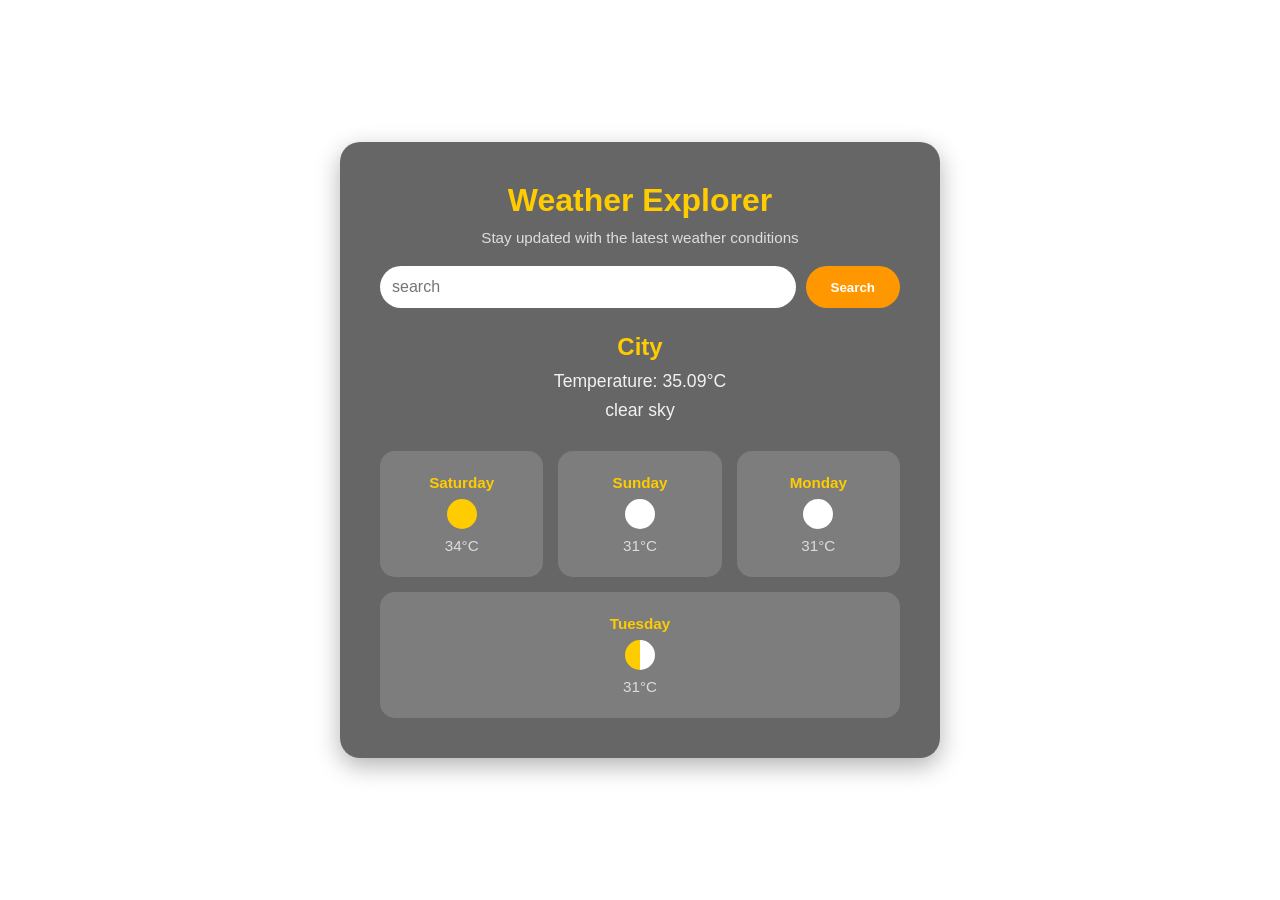
==== weather.html @ 2e6a530a "Add files via upload" ====
<!DOCTYPE html>
<html lang="en">
<head>
  <meta charset="UTF-8">
  <meta name="viewport" content="width=device-width, initial-scale=1.0">
  <title>Weather Explorer</title>
</head>
<link rel="stylesheet" href="weather.css">
<body>
  <div class="weather">
    <h1>Weather Explorer</h1>
    <p>Stay updated with the latest weather conditions</p>

    <div class="search-bar">
      <input type="text" placeholder="search" />
      <button>Search</button>
    </div>

    <div class="weather-info">
      <h2>City</h2>
      <p>Temperature: 35.09°C</p>
      <p>clear sky</p>
    </div>

    <div class="forecast">
      <div class="day">
        <p>Saturday</p>
        <div class="icon sun"></div>
        <p>34°C</p>
      </div>
      <div class="day">
        <p>Sunday</p>
        <div class="icon cloud"></div>
        <p>31°C</p>
      </div>
      <div class="day">
        <p>Monday</p>
        <div class="icon cloud"></div>
        <p>31°C</p>
      </div>
      <div class="day">
        <p>Tuesday</p>
        <div class="icon cloud-sun"></div>
        <p>31°C</p>
      </div>
    </div>
  </div>
  <script src="weather.js"></script>
</body>
</html>
---- weather.css ----
* {
  margin: 0;
  padding: 0;
  box-sizing: border-box;
}

body {
  font-family: 'Poppins', sans-serif;
  background: url('https://images.unsplash.com/photo-1506748686214-e9df14d4d9d0?ixlib=rb-4.0.3&auto=format&fit=crop&w=1500&q=80') 
              no-repeat center center/cover;
  height: 100vh;
  display: flex;
  justify-content: center;
  align-items: center;
  color: #fff;
}

.weather {
  background: rgba(0, 0, 0, 0.6);
  backdrop-filter: blur(12px);
  padding: 40px;
  border-radius: 20px;
  text-align: center;
  max-width: 600px;
  width: 95%;
  box-shadow: 0 8px 25px rgba(0, 0, 0, 0.3);
}

.weather h1 {
  font-size: 2rem;
  color: #ffcc00;
  margin-bottom: 10px;
}

.weather p {
  margin: 8px 0;
  color: #ddd;
  font-size: 0.95rem;
}

.search-bar {
  display: flex;
  gap: 10px;
  margin: 20px 0 25px;
}

.search-bar input {
  flex: 1;
  padding: 12px;
  border-radius: 25px;
  border: none;
  outline: none;
  font-size: 1rem;
}

.search-bar button {
  background: #ff9800;
  border: none;
  padding: 12px 25px;
  border-radius: 25px;
  color: white;
  font-weight: 600;
  cursor: pointer;
  transition: 0.3s ease;
}

.search-bar button:hover {
  background: #e68900;
}

.weather-info {
  margin-bottom: 30px;
}

.weather-info h2 {
  color: #ffcc00;
  font-size: 1.5rem;
  margin-bottom: 10px;
}

.weather-info p {
  font-size: 1.1rem;
  color: #f1f1f1;
}

.forecast {
  margin-top: 20px;
}

.forecast h3 {
  margin-bottom: 15px;
  color: #ffcc00;
  font-size: 1.2rem;
}

.forecast {
  display: flex;
  justify-content: space-between;
  gap: 15px;
  flex-wrap: wrap;
}

.day {
  background: rgba(255, 255, 255, 0.15);
  border-radius: 15px;
  padding: 15px;
  flex: 1;
  min-width: 120px;
  transition: transform 0.3s ease;
}

.day:hover {
  transform: translateY(-5px);
}

.day p:first-child {
  font-weight: bold;
  color: #ffcc00;
  margin-bottom: 8px;
}

.icon {
  margin: 8px auto;
  height: 30px;
  width: 30px;
  border-radius: 50%;
}

.sun {
  background: #ffcc00;
}

.cloud {
  background: #fff;
}

.cloud-sun {
  background: linear-gradient(to right, #ffcc00 50%, #fff 50%);
}

/* ----------------------- */
/* EXTRA STYLING ADDED FOR 4-DAY FORECAST + WEATHER BACKGROUNDS */
/* ----------------------- */

/* Background variations depending on weather (set by JS) */
body.clear {
  background: linear-gradient(to bottom right, #38a3d1, #57cc99);
}

body.cloudy {
  background: linear-gradient(to bottom right, #757f9a, #d7dde8);
}

body.rainy {
  background: linear-gradient(to bottom right, #4e54c8, #8f94fb);
}

body.snowy {
  background: linear-gradient(to bottom right, #e0eafc, #cfdef3);
}

body.default-bg {
  background: linear-gradient(to bottom right, #4facfe, #00f2fe);
}

/* Extra icons */
.snow {
  background: #fff;
  border-radius: 50%;
}

.cloud-rain {
  background: linear-gradient(to bottom, #fff 50%, #00f 50%);
}
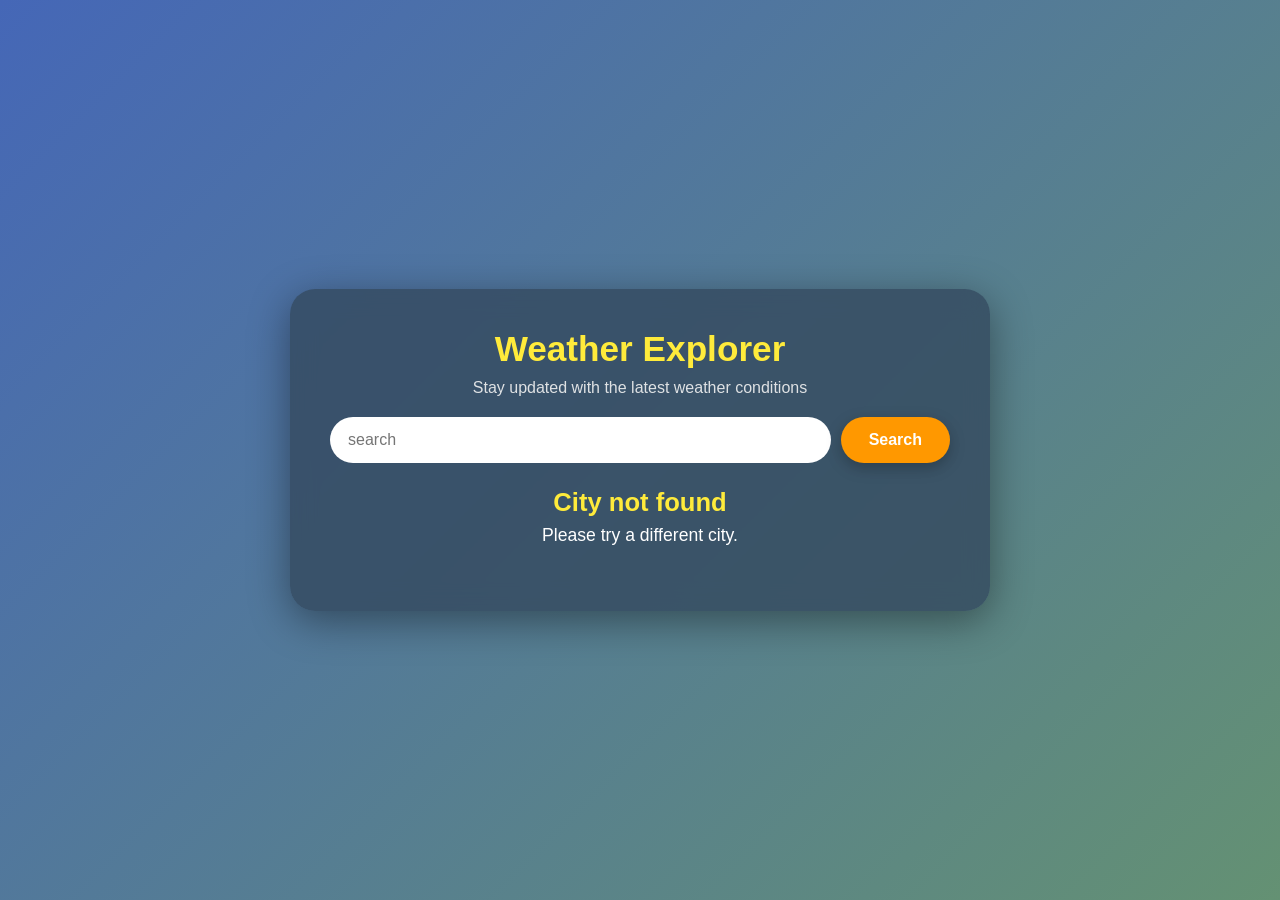
==== commit 48cba7c8: "Add files via upload" ====
--- a/weather.html
+++ b/weather.html
@@ -4,8 +4,8 @@
   <meta charset="UTF-8">
   <meta name="viewport" content="width=device-width, initial-scale=1.0">
   <title>Weather Explorer</title>
+  <link rel="stylesheet" href="weather.css">
 </head>
-<link rel="stylesheet" href="weather.css">
 <body>
   <div class="weather">
     <h1>Weather Explorer</h1>
@@ -18,33 +18,15 @@
 
     <div class="weather-info">
       <h2>City</h2>
-      <p>Temperature: 35.09°C</p>
+      <p>Temperature:</p>
       <p>clear sky</p>
     </div>
 
     <div class="forecast">
-      <div class="day">
-        <p>Saturday</p>
-        <div class="icon sun"></div>
-        <p>34°C</p>
-      </div>
-      <div class="day">
-        <p>Sunday</p>
-        <div class="icon cloud"></div>
-        <p>31°C</p>
-      </div>
-      <div class="day">
-        <p>Monday</p>
-        <div class="icon cloud"></div>
-        <p>31°C</p>
-      </div>
-      <div class="day">
-        <p>Tuesday</p>
-        <div class="icon cloud-sun"></div>
-        <p>31°C</p>
-      </div>
+      <!-- Forecast cards will be filled dynamically -->
     </div>
   </div>
+
   <script src="weather.js"></script>
 </body>
 </html>
--- a/weather.css
+++ b/weather.css
@@ -6,37 +6,42 @@
 
 body {
   font-family: 'Poppins', sans-serif;
-  background: url('https://images.unsplash.com/photo-1506748686214-e9df14d4d9d0?ixlib=rb-4.0.3&auto=format&fit=crop&w=1500&q=80') 
-              no-repeat center center/cover;
+  background: linear-gradient(135deg, #4567b7, #649173);
   height: 100vh;
   display: flex;
   justify-content: center;
   align-items: center;
   color: #fff;
+  overflow: hidden;
 }
 
+/* MAIN WEATHER CARD */
+
 .weather {
-  background: rgba(0, 0, 0, 0.6);
+  background: rgba(52, 73, 94, 0.8);
   backdrop-filter: blur(12px);
   padding: 40px;
-  border-radius: 20px;
+  border-radius: 25px;
   text-align: center;
-  max-width: 600px;
+  max-width: 700px;
   width: 95%;
-  box-shadow: 0 8px 25px rgba(0, 0, 0, 0.3);
+  box-shadow: 0 10px 40px rgba(0, 0, 0, 0.4);
 }
 
 .weather h1 {
-  font-size: 2rem;
-  color: #ffcc00;
+  font-size: 2.2rem;
+  font-weight: 700;
+  color: #ffeb3b;
   margin-bottom: 10px;
 }
 
-.weather p {
-  margin: 8px 0;
-  color: #ddd;
-  font-size: 0.95rem;
+.weather > p {
+  font-size: 1rem;
+  color: #f1f1f1;
+  opacity: 0.9;
+  margin-bottom: 20px;
 }
+
 
 .search-bar {
   display: flex;
@@ -46,21 +51,23 @@
 
 .search-bar input {
   flex: 1;
-  padding: 12px;
-  border-radius: 25px;
+  padding: 14px 18px;
+  border-radius: 40px;
   border: none;
   outline: none;
   font-size: 1rem;
 }
 
 .search-bar button {
+  border-radius: 40px;
+  font-size: 1rem;
+  padding: 12px 28px;
   background: #ff9800;
   border: none;
-  padding: 12px 25px;
-  border-radius: 25px;
-  color: white;
+  color: #fff;
   font-weight: 600;
   cursor: pointer;
+  box-shadow: 0 5px 15px rgba(0, 0, 0, 0.25);
   transition: 0.3s ease;
 }
 
@@ -68,66 +75,69 @@
   background: #e68900;
 }
 
+/* WEATHER INFO */
+
 .weather-info {
-  margin-bottom: 30px;
+  margin-bottom: 25px;
 }
 
 .weather-info h2 {
-  color: #ffcc00;
-  font-size: 1.5rem;
-  margin-bottom: 10px;
+  color: #ffeb3b;
+  font-size: 1.6rem;
+  margin-bottom: 8px;
 }
 
 .weather-info p {
   font-size: 1.1rem;
-  color: #f1f1f1;
+  color: #fff;
 }
 
-.forecast {
-  margin-top: 20px;
-}
-
-.forecast h3 {
-  margin-bottom: 15px;
-  color: #ffcc00;
-  font-size: 1.2rem;
-}
 
 .forecast {
-  display: flex;
-  justify-content: space-between;
-  gap: 15px;
-  flex-wrap: wrap;
+  display: grid;
+  grid-template-columns: repeat(auto-fit, minmax(150px, 1fr));
+  gap: 20px;
+  margin-top: 25px;
 }
 
 .day {
-  background: rgba(255, 255, 255, 0.15);
-  border-radius: 15px;
-  padding: 15px;
-  flex: 1;
-  min-width: 120px;
-  transition: transform 0.3s ease;
+  background: rgba(255, 255, 255, 0.2);
+  border-radius: 20px;
+  padding: 20px;
+  text-align: center;
+  box-shadow: 0 5px 15px rgba(0, 0, 0, 0.25);
+  transition: transform 0.25s ease, background 0.25s ease;
 }
 
 .day:hover {
-  transform: translateY(-5px);
+  transform: translateY(-6px);
+  background: rgba(255, 255, 255, 0.3);
 }
 
 .day p:first-child {
-  font-weight: bold;
-  color: #ffcc00;
-  margin-bottom: 8px;
+  font-size: 1.1rem;
+  font-weight: 600;
+  color: #ffeb3b;
+  margin-bottom: 10px;
 }
 
+.day p:last-child {
+  font-size: 1rem;
+  font-weight: 500;
+  color: #fff;
+}
+
+/* ICONS */
+
 .icon {
-  margin: 8px auto;
-  height: 30px;
-  width: 30px;
+  height: 40px;
+  width: 40px;
+  margin: 12px auto;
   border-radius: 50%;
 }
 
 .sun {
-  background: #ffcc00;
+  background: #ffeb3b;
 }
 
 .cloud {
@@ -135,40 +145,13 @@
 }
 
 .cloud-sun {
-  background: linear-gradient(to right, #ffcc00 50%, #fff 50%);
+  background: linear-gradient(to right, #ff9800 50%, #fff 50%);
 }
 
-/* ----------------------- */
-/* EXTRA STYLING ADDED FOR 4-DAY FORECAST + WEATHER BACKGROUNDS */
-/* ----------------------- */
-
-/* Background variations depending on weather (set by JS) */
-body.clear {
-  background: linear-gradient(to bottom right, #38a3d1, #57cc99);
-}
-
-body.cloudy {
-  background: linear-gradient(to bottom right, #757f9a, #d7dde8);
-}
-
-body.rainy {
-  background: linear-gradient(to bottom right, #4e54c8, #8f94fb);
-}
-
-body.snowy {
-  background: linear-gradient(to bottom right, #e0eafc, #cfdef3);
-}
-
-body.default-bg {
-  background: linear-gradient(to bottom right, #4facfe, #00f2fe);
-}
-
-/* Extra icons */
 .snow {
   background: #fff;
-  border-radius: 50%;
 }
 
 .cloud-rain {
-  background: linear-gradient(to bottom, #fff 50%, #00f 50%);
-}
+  background: linear-gradient(to bottom, #fff 50%, #2196f3 50%);
+}
